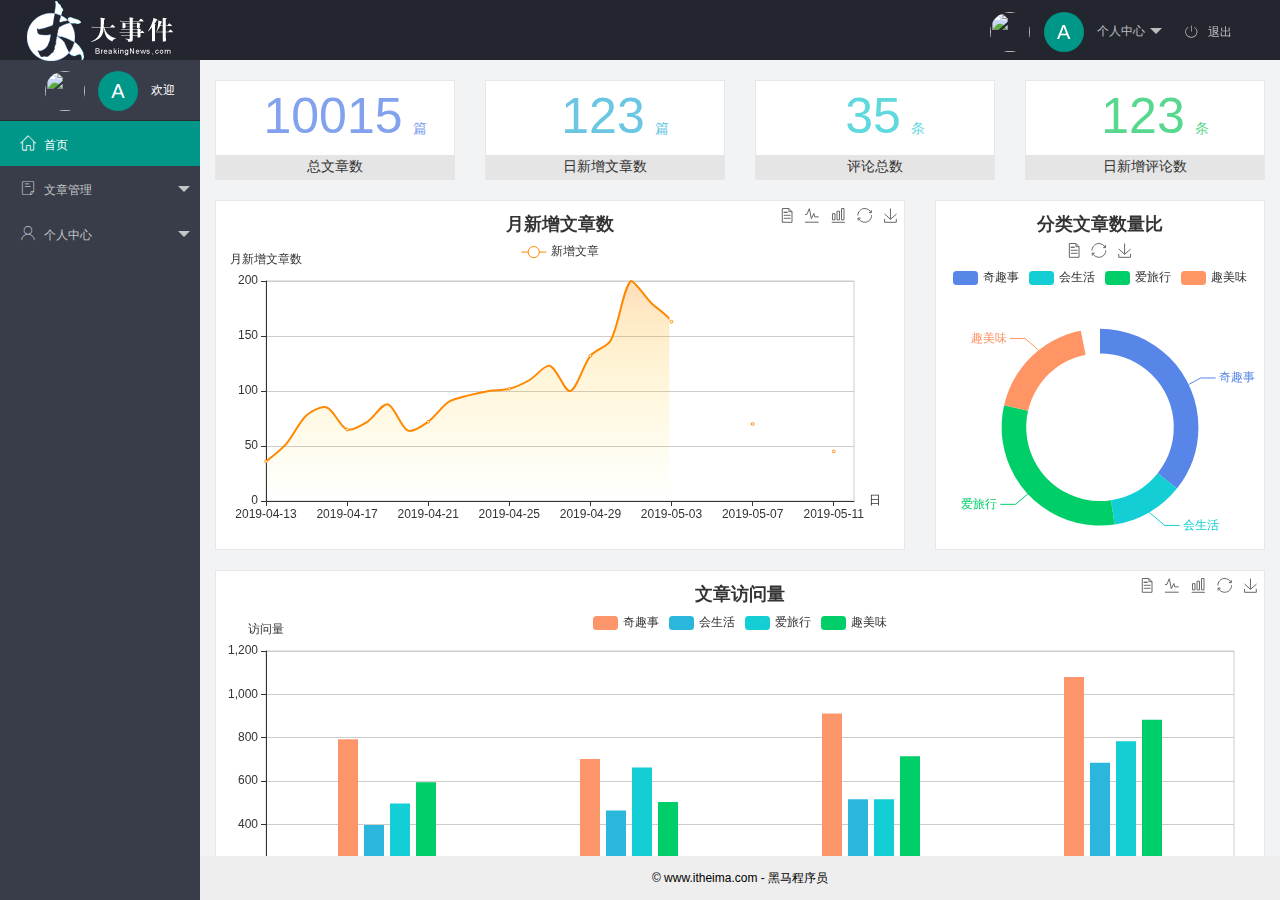
==== index.html @ 8b37ae11 "主页功能完成" ====
<!DOCTYPE html>
<html>

<head>
    <meta charset="utf-8">
    <meta name="viewport" content="width=device-width, initial-scale=1, maximum-scale=1">
    <title>后台主页</title>
    <link rel="stylesheet" href="./assets/lib/layui/css/layui.css">
    <link rel="stylesheet" href="./assets/css/index.css">
    <link rel="stylesheet" href="./assets/fonts/iconfont.css">
</head>

<body class="layui-layout-body">
    <div class="layui-layout layui-layout-admin">
        <div class="layui-header">
            <div class="layui-logo">
                <img src="./assets/images/logo.png" alt="">
            </div>
            <!-- 头部区域（可配合layui已有的水平导航） -->
            <ul class="layui-nav layui-layout-right">
                <li class="layui-nav-item">
                    <a href="javascript:;">
                        <img src="http://tva1.sinaimg.cn/crop.0.0.118.118.180/5db11ff4gw1e77d3nqrv8j203b03cweg.jpg"
                            class="layui-nav-img">
                        <span class="text-avatar">A</span>
                        个人中心
                    </a>
                    <dl class="layui-nav-child">
                        <dd><a href="">基本资料</a></dd>
                        <dd><a href="">更换头像</a></dd>
                        <dd><a href="">重置密码</a></dd>
                    </dl>
                </li>
                <li class="layui-nav-item"><a href="javascript:;" class="iconfont icon-tuichu" id="btnOut">
                        <span class="iconfont icon-xxx"></span>退出</a></li>
            </ul>
        </div>

        <div class="layui-side layui-bg-black">
            <div class="layui-side-scroll">
                <!-- ******左侧头像区域****** -->
                <div class="userinfo">
                    <img src="http://tva1.sinaimg.cn/crop.0.0.118.118.180/5db11ff4gw1e77d3nqrv8j203b03cweg.jpg"
                        class="layui-nav-img">
                    <span class="text-avatar">A</span>
                    <span id="welcome">欢迎</span>
                </div>
                <!-- 左侧导航区域（可配合layui已有的垂直导航） -->
                <ul class="layui-nav layui-nav-tree" lay-filter="test" lay-shrink="all">
                    <li class="layui-nav-item layui-this"><a href="/home/dashboard.html" target="fm">
                            <span class="iconfont icon-home"></span>首页</a></li>
                    <li class="layui-nav-item ">
                        <a class="" href="javascript:;">
                            <span class="iconfont icon-16"></span>文章管理</a>
                        <dl class="layui-nav-child">
                            <dd> <a href="javascript:;"><i class="layui-icon layui-icon-app"></i>文章类别</a></dd>
                            <dd> <a href="javascript:;"><i class="layui-icon layui-icon-app"></i>文章列表</a></dd>
                            <dd> <a href="javascript:;"><i class="layui-icon layui-icon-app"></i>发布文章</a></dd>
                        </dl>
                    </li>
                    <li class="layui-nav-item">
                        <a href="javascript:;">
                            <span class="iconfont icon-user"></span>个人中心</a>
                        <dl class="layui-nav-child">
                            <dd> <a href="/user/user_info.html" target="fm"><i
                                        class="layui-icon layui-icon-app"></i>基本资料</a></dd>
                            <dd> <a href="/user/user_avatar.html" target="fm"><i
                                        class="layui-icon layui-icon-app"></i>更换头像</a></dd>
                            <dd> <a href="/user/user_pwd.html" target="fm"><i
                                        class="layui-icon layui-icon-app"></i>重置密码</a></dd>
                        </dl>
                    </li>

                </ul>
            </div>
        </div>

        <div class="layui-body">
            <!-- 内容主体区域 -->
            <iframe src="/home/dashboard.html" frameborder="0" name="fm"></iframe>
        </div>

        <div class="layui-footer">
            <!-- 底部固定区域 -->
            © www.itheima.com - 黑马程序员
        </div>
    </div>
    <!-- 导入layui的js文件 -->
    <script src="./assets/lib/layui/layui.all.js"></script>
    <!-- 导入Jquery -->
    <script src="/assets/lib/jquery.js"></script>
    <!-- 导入baceAPI -->
    <script src="/assets/js/baseAPI.js"></script>
    <!-- 导入自己的js文件 -->
    <script src="/assets/js/index.js"></script>

</body>

</html>
---- assets/lib/layui/css/layui.css ----
/** layui-v2.5.5 MIT License By https://www.layui.com */
 .layui-inline,img{display:inline-block;vertical-align:middle}h1,h2,h3,h4,h5,h6{font-weight:400}.layui-edge,.layui-header,.layui-inline,.layui-main{position:relative}.layui-body,.layui-edge,.layui-elip{overflow:hidden}.layui-btn,.layui-edge,.layui-inline,img{vertical-align:middle}.layui-btn,.layui-disabled,.layui-icon,.layui-unselect{-moz-user-select:none;-webkit-user-select:none;-ms-user-select:none}.layui-elip,.layui-form-checkbox span,.layui-form-pane .layui-form-label{text-overflow:ellipsis;white-space:nowrap}.layui-breadcrumb,.layui-tree-btnGroup{visibility:hidden}blockquote,body,button,dd,div,dl,dt,form,h1,h2,h3,h4,h5,h6,input,li,ol,p,pre,td,textarea,th,ul{margin:0;padding:0;-webkit-tap-highlight-color:rgba(0,0,0,0)}a:active,a:hover{outline:0}img{border:none}li{list-style:none}table{border-collapse:collapse;border-spacing:0}h4,h5,h6{font-size:100%}button,input,optgroup,option,select,textarea{font-family:inherit;font-size:inherit;font-style:inherit;font-weight:inherit;outline:0}pre{white-space:pre-wrap;white-space:-moz-pre-wrap;white-space:-pre-wrap;white-space:-o-pre-wrap;word-wrap:break-word}body{line-height:24px;font:14px Helvetica Neue,Helvetica,PingFang SC,Tahoma,Arial,sans-serif}hr{height:1px;margin:10px 0;border:0;clear:both}a{color:#333;text-decoration:none}a:hover{color:#777}a cite{font-style:normal;*cursor:pointer}.layui-border-box,.layui-border-box *{box-sizing:border-box}.layui-box,.layui-box *{box-sizing:content-box}.layui-clear{clear:both;*zoom:1}.layui-clear:after{content:'\20';clear:both;*zoom:1;display:block;height:0}.layui-inline{*display:inline;*zoom:1}.layui-edge{display:inline-block;width:0;height:0;border-width:6px;border-style:dashed;border-color:transparent}.layui-edge-top{top:-4px;border-bottom-color:#999;border-bottom-style:solid}.layui-edge-right{border-left-color:#999;border-left-style:solid}.layui-edge-bottom{top:2px;border-top-color:#999;border-top-style:solid}.layui-edge-left{border-right-color:#999;border-right-style:solid}.layui-disabled,.layui-disabled:hover{color:#d2d2d2!important;cursor:not-allowed!important}.layui-circle{border-radius:100%}.layui-show{display:block!important}.layui-hide{display:none!important}@font-face{font-family:layui-icon;src:url(../font/iconfont.eot?v=250);src:url(../font/iconfont.eot?v=250#iefix) format('embedded-opentype'),url(../font/iconfont.woff2?v=250) format('woff2'),url(../font/iconfont.woff?v=250) format('woff'),url(../font/iconfont.ttf?v=250) format('truetype'),url(../font/iconfont.svg?v=250#layui-icon) format('svg')}.layui-icon{font-family:layui-icon!important;font-size:16px;font-style:normal;-webkit-font-smoothing:antialiased;-moz-osx-font-smoothing:grayscale}.layui-icon-reply-fill:before{content:"\e611"}.layui-icon-set-fill:before{content:"\e614"}.layui-icon-menu-fill:before{content:"\e60f"}.layui-icon-search:before{content:"\e615"}.layui-icon-share:before{content:"\e641"}.layui-icon-set-sm:before{content:"\e620"}.layui-icon-engine:before{content:"\e628"}.layui-icon-close:before{content:"\1006"}.layui-icon-close-fill:before{content:"\1007"}.layui-icon-chart-screen:before{content:"\e629"}.layui-icon-star:before{content:"\e600"}.layui-icon-circle-dot:before{content:"\e617"}.layui-icon-chat:before{content:"\e606"}.layui-icon-release:before{content:"\e609"}.layui-icon-list:before{content:"\e60a"}.layui-icon-chart:before{content:"\e62c"}.layui-icon-ok-circle:before{content:"\1005"}.layui-icon-layim-theme:before{content:"\e61b"}.layui-icon-table:before{content:"\e62d"}.layui-icon-right:before{content:"\e602"}.layui-icon-left:before{content:"\e603"}.layui-icon-cart-simple:before{content:"\e698"}.layui-icon-face-cry:before{content:"\e69c"}.layui-icon-face-smile:before{content:"\e6af"}.layui-icon-survey:before{content:"\e6b2"}.layui-icon-tree:before{content:"\e62e"}.layui-icon-upload-circle:before{content:"\e62f"}.layui-icon-add-circle:before{content:"\e61f"}.layui-icon-download-circle:before{content:"\e601"}.layui-icon-templeate-1:before{content:"\e630"}.layui-icon-util:before{content:"\e631"}.layui-icon-face-surprised:before{content:"\e664"}.layui-icon-edit:before{content:"\e642"}.layui-icon-speaker:before{content:"\e645"}.layui-icon-down:before{content:"\e61a"}.layui-icon-file:before{content:"\e621"}.layui-icon-layouts:before{content:"\e632"}.layui-icon-rate-half:before{content:"\e6c9"}.layui-icon-add-circle-fine:before{content:"\e608"}.layui-icon-prev-circle:before{content:"\e633"}.layui-icon-read:before{content:"\e705"}.layui-icon-404:before{content:"\e61c"}.layui-icon-carousel:before{content:"\e634"}.layui-icon-help:before{content:"\e607"}.layui-icon-code-circle:before{content:"\e635"}.layui-icon-water:before{content:"\e636"}.layui-icon-username:before{content:"\e66f"}.layui-icon-find-fill:before{content:"\e670"}.layui-icon-about:before{content:"\e60b"}.layui-icon-location:before{content:"\e715"}.layui-icon-up:before{content:"\e619"}.layui-icon-pause:before{content:"\e651"}.layui-icon-date:before{content:"\e637"}.layui-icon-layim-uploadfile:before{content:"\e61d"}.layui-icon-delete:before{content:"\e640"}.layui-icon-play:before{content:"\e652"}.layui-icon-top:before{content:"\e604"}.layui-icon-friends:before{content:"\e612"}.layui-icon-refresh-3:before{content:"\e9aa"}.layui-icon-ok:before{content:"\e605"}.layui-icon-layer:before{content:"\e638"}.layui-icon-face-smile-fine:before{content:"\e60c"}.layui-icon-dollar:before{content:"\e659"}.layui-icon-group:before{content:"\e613"}.layui-icon-layim-download:before{content:"\e61e"}.layui-icon-picture-fine:before{content:"\e60d"}.layui-icon-link:before{content:"\e64c"}.layui-icon-diamond:before{content:"\e735"}.layui-icon-log:before{content:"\e60e"}.layui-icon-rate-solid:before{content:"\e67a"}.layui-icon-fonts-del:before{content:"\e64f"}.layui-icon-unlink:before{content:"\e64d"}.layui-icon-fonts-clear:before{content:"\e639"}.layui-icon-triangle-r:before{content:"\e623"}.layui-icon-circle:before{content:"\e63f"}.layui-icon-radio:before{content:"\e643"}.layui-icon-align-center:before{content:"\e647"}.layui-icon-align-right:before{content:"\e648"}.layui-icon-align-left:before{content:"\e649"}.layui-icon-loading-1:before{content:"\e63e"}.layui-icon-return:before{content:"\e65c"}.layui-icon-fonts-strong:before{content:"\e62b"}.layui-icon-upload:before{content:"\e67c"}.layui-icon-dialogue:before{content:"\e63a"}.layui-icon-video:before{content:"\e6ed"}.layui-icon-headset:before{content:"\e6fc"}.layui-icon-cellphone-fine:before{content:"\e63b"}.layui-icon-add-1:before{content:"\e654"}.layui-icon-face-smile-b:before{content:"\e650"}.layui-icon-fonts-html:before{content:"\e64b"}.layui-icon-form:before{content:"\e63c"}.layui-icon-cart:before{content:"\e657"}.layui-icon-camera-fill:before{content:"\e65d"}.layui-icon-tabs:before{content:"\e62a"}.layui-icon-fonts-code:before{content:"\e64e"}.layui-icon-fire:before{content:"\e756"}.layui-icon-set:before{content:"\e716"}.layui-icon-fonts-u:before{content:"\e646"}.layui-icon-triangle-d:before{content:"\e625"}.layui-icon-tips:before{content:"\e702"}.layui-icon-picture:before{content:"\e64a"}.layui-icon-more-vertical:before{content:"\e671"}.layui-icon-flag:before{content:"\e66c"}.layui-icon-loading:before{content:"\e63d"}.layui-icon-fonts-i:before{content:"\e644"}.layui-icon-refresh-1:before{content:"\e666"}.layui-icon-rmb:before{content:"\e65e"}.layui-icon-home:before{content:"\e68e"}.layui-icon-user:before{content:"\e770"}.layui-icon-notice:before{content:"\e667"}.layui-icon-login-weibo:before{content:"\e675"}.layui-icon-voice:before{content:"\e688"}.layui-icon-upload-drag:before{content:"\e681"}.layui-icon-login-qq:before{content:"\e676"}.layui-icon-snowflake:before{content:"\e6b1"}.layui-icon-file-b:before{content:"\e655"}.layui-icon-template:before{content:"\e663"}.layui-icon-auz:before{content:"\e672"}.layui-icon-console:before{content:"\e665"}.layui-icon-app:before{content:"\e653"}.layui-icon-prev:before{content:"\e65a"}.layui-icon-website:before{content:"\e7ae"}.layui-icon-next:before{content:"\e65b"}.layui-icon-component:before{content:"\e857"}.layui-icon-more:before{content:"\e65f"}.layui-icon-login-wechat:before{content:"\e677"}.layui-icon-shrink-right:before{content:"\e668"}.layui-icon-spread-left:before{content:"\e66b"}.layui-icon-camera:before{content:"\e660"}.layui-icon-note:before{content:"\e66e"}.layui-icon-refresh:before{content:"\e669"}.layui-icon-female:before{content:"\e661"}.layui-icon-male:before{content:"\e662"}.layui-icon-password:before{content:"\e673"}.layui-icon-senior:before{content:"\e674"}.layui-icon-theme:before{content:"\e66a"}.layui-icon-tread:before{content:"\e6c5"}.layui-icon-praise:before{content:"\e6c6"}.layui-icon-star-fill:before{content:"\e658"}.layui-icon-rate:before{content:"\e67b"}.layui-icon-template-1:before{content:"\e656"}.layui-icon-vercode:before{content:"\e679"}.layui-icon-cellphone:before{content:"\e678"}.layui-icon-screen-full:before{content:"\e622"}.layui-icon-screen-restore:before{content:"\e758"}.layui-icon-cols:before{content:"\e610"}.layui-icon-export:before{content:"\e67d"}.layui-icon-print:before{content:"\e66d"}.layui-icon-slider:before{content:"\e714"}.layui-icon-addition:before{content:"\e624"}.layui-icon-subtraction:before{content:"\e67e"}.layui-icon-service:before{content:"\e626"}.layui-icon-transfer:before{content:"\e691"}.layui-main{width:1140px;margin:0 auto}.layui-header{z-index:1000;height:60px}.layui-header a:hover{transition:all .5s;-webkit-transition:all .5s}.layui-side{position:fixed;left:0;top:0;bottom:0;z-index:999;width:200px;overflow-x:hidden}.layui-side-scroll{position:relative;width:220px;height:100%;overflow-x:hidden}.layui-body{position:absolute;left:200px;right:0;top:0;bottom:0;z-index:998;width:auto;overflow-y:auto;box-sizing:border-box}.layui-layout-body{overflow:hidden}.layui-layout-admin .layui-header{background-color:#23262E}.layui-layout-admin .layui-side{top:60px;width:200px;overflow-x:hidden}.layui-layout-admin .layui-body{position:fixed;top:60px;bottom:44px}.layui-layout-admin .layui-main{width:auto;margin:0 15px}.layui-layout-admin .layui-footer{position:fixed;left:200px;right:0;bottom:0;height:44px;line-height:44px;padding:0 15px;background-color:#eee}.layui-layout-admin .layui-logo{position:absolute;left:0;top:0;width:200px;height:100%;line-height:60px;text-align:center;color:#009688;font-size:16px}.layui-layout-admin .layui-header .layui-nav{background:0 0}.layui-layout-left{position:absolute!important;left:200px;top:0}.layui-layout-right{position:absolute!important;right:0;top:0}.layui-container{position:relative;margin:0 auto;padding:0 15px;box-sizing:border-box}.layui-fluid{position:relative;margin:0 auto;padding:0 15px}.layui-row:after,.layui-row:before{content:'';display:block;clear:both}.layui-col-lg1,.layui-col-lg10,.layui-col-lg11,.layui-col-lg12,.layui-col-lg2,.layui-col-lg3,.layui-col-lg4,.layui-col-lg5,.layui-col-lg6,.layui-col-lg7,.layui-col-lg8,.layui-col-lg9,.layui-col-md1,.layui-col-md10,.layui-col-md11,.layui-col-md12,.layui-col-md2,.layui-col-md3,.layui-col-md4,.layui-col-md5,.layui-col-md6,.layui-col-md7,.layui-col-md8,.layui-col-md9,.layui-col-sm1,.layui-col-sm10,.layui-col-sm11,.layui-col-sm12,.layui-col-sm2,.layui-col-sm3,.layui-col-sm4,.layui-col-sm5,.layui-col-sm6,.layui-col-sm7,.layui-col-sm8,.layui-col-sm9,.layui-col-xs1,.layui-col-xs10,.layui-col-xs11,.layui-col-xs12,.layui-col-xs2,.layui-col-xs3,.layui-col-xs4,.layui-col-xs5,.layui-col-xs6,.layui-col-xs7,.layui-col-xs8,.layui-col-xs9{position:relative;display:block;box-sizing:border-box}.layui-col-xs1,.layui-col-xs10,.layui-col-xs11,.layui-col-xs12,.layui-col-xs2,.layui-col-xs3,.layui-col-xs4,.layui-col-xs5,.layui-col-xs6,.layui-col-xs7,.layui-col-xs8,.layui-col-xs9{float:left}.layui-col-xs1{width:8.33333333%}.layui-col-xs2{width:16.66666667%}.layui-col-xs3{width:25%}.layui-col-xs4{width:33.33333333%}.layui-col-xs5{width:41.66666667%}.layui-col-xs6{width:50%}.layui-col-xs7{width:58.33333333%}.layui-col-xs8{width:66.66666667%}.layui-col-xs9{width:75%}.layui-col-xs10{width:83.33333333%}.layui-col-xs11{width:91.66666667%}.layui-col-xs12{width:100%}.layui-col-xs-offset1{margin-left:8.33333333%}.layui-col-xs-offset2{margin-left:16.66666667%}.layui-col-xs-offset3{margin-left:25%}.layui-col-xs-offset4{margin-left:33.33333333%}.layui-col-xs-offset5{margin-left:41.66666667%}.layui-col-xs-offset6{margin-left:50%}.layui-col-xs-offset7{margin-left:58.33333333%}.layui-col-xs-offset8{margin-left:66.66666667%}.layui-col-xs-offset9{margin-left:75%}.layui-col-xs-offset10{margin-left:83.33333333%}.layui-col-xs-offset11{margin-left:91.66666667%}.layui-col-xs-offset12{margin-left:100%}@media screen and (max-width:768px){.layui-hide-xs{display:none!important}.layui-show-xs-block{display:block!important}.layui-show-xs-inline{display:inline!important}.layui-show-xs-inline-block{display:inline-block!important}}@media screen and (min-width:768px){.layui-container{width:750px}.layui-hide-sm{display:none!important}.layui-show-sm-block{display:block!important}.layui-show-sm-inline{display:inline!important}.layui-show-sm-inline-block{display:inline-block!important}.layui-col-sm1,.layui-col-sm10,.layui-col-sm11,.layui-col-sm12,.layui-col-sm2,.layui-col-sm3,.layui-col-sm4,.layui-col-sm5,.layui-col-sm6,.layui-col-sm7,.layui-col-sm8,.layui-col-sm9{float:left}.layui-col-sm1{width:8.33333333%}.layui-col-sm2{width:16.66666667%}.layui-col-sm3{width:25%}.layui-col-sm4{width:33.33333333%}.layui-col-sm5{width:41.66666667%}.layui-col-sm6{width:50%}.layui-col-sm7{width:58.33333333%}.layui-col-sm8{width:66.66666667%}.layui-col-sm9{width:75%}.layui-col-sm10{width:83.33333333%}.layui-col-sm11{width:91.66666667%}.layui-col-sm12{width:100%}.layui-col-sm-offset1{margin-left:8.33333333%}.layui-col-sm-offset2{margin-left:16.66666667%}.layui-col-sm-offset3{margin-left:25%}.layui-col-sm-offset4{margin-left:33.33333333%}.layui-col-sm-offset5{margin-left:41.66666667%}.layui-col-sm-offset6{margin-left:50%}.layui-col-sm-offset7{margin-left:58.33333333%}.layui-col-sm-offset8{margin-left:66.66666667%}.layui-col-sm-offset9{margin-left:75%}.layui-col-sm-offset10{margin-left:83.33333333%}.layui-col-sm-offset11{margin-left:91.66666667%}.layui-col-sm-offset12{margin-left:100%}}@media screen and (min-width:992px){.layui-container{width:970px}.layui-hide-md{display:none!important}.layui-show-md-block{display:block!important}.layui-show-md-inline{display:inline!important}.layui-show-md-inline-block{display:inline-block!important}.layui-col-md1,.layui-col-md10,.layui-col-md11,.layui-col-md12,.layui-col-md2,.layui-col-md3,.layui-col-md4,.layui-col-md5,.layui-col-md6,.layui-col-md7,.layui-col-md8,.layui-col-md9{float:left}.layui-col-md1{width:8.33333333%}.layui-col-md2{width:16.66666667%}.layui-col-md3{width:25%}.layui-col-md4{width:33.33333333%}.layui-col-md5{width:41.66666667%}.layui-col-md6{width:50%}.layui-col-md7{width:58.33333333%}.layui-col-md8{width:66.66666667%}.layui-col-md9{width:75%}.layui-col-md10{width:83.33333333%}.layui-col-md11{width:91.66666667%}.layui-col-md12{width:100%}.layui-col-md-offset1{margin-left:8.33333333%}.layui-col-md-offset2{margin-left:16.66666667%}.layui-col-md-offset3{margin-left:25%}.layui-col-md-offset4{margin-left:33.33333333%}.layui-col-md-offset5{margin-left:41.66666667%}.layui-col-md-offset6{margin-left:50%}.layui-col-md-offset7{margin-left:58.33333333%}.layui-col-md-offset8{margin-left:66.66666667%}.layui-col-md-offset9{margin-left:75%}.layui-col-md-offset10{margin-left:83.33333333%}.layui-col-md-offset11{margin-left:91.66666667%}.layui-col-md-offset12{margin-left:100%}}@media screen and (min-width:1200px){.layui-container{width:1170px}.layui-hide-lg{display:none!important}.layui-show-lg-block{display:block!important}.layui-show-lg-inline{display:inline!important}.layui-show-lg-inline-block{display:inline-block!important}.layui-col-lg1,.layui-col-lg10,.layui-col-lg11,.layui-col-lg12,.layui-col-lg2,.layui-col-lg3,.layui-col-lg4,.layui-col-lg5,.layui-col-lg6,.layui-col-lg7,.layui-col-lg8,.layui-col-lg9{float:left}.layui-col-lg1{width:8.33333333%}.layui-col-lg2{width:16.66666667%}.layui-col-lg3{width:25%}.layui-col-lg4{width:33.33333333%}.layui-col-lg5{width:41.66666667%}.layui-col-lg6{width:50%}.layui-col-lg7{width:58.33333333%}.layui-col-lg8{width:66.66666667%}.layui-col-lg9{width:75%}.layui-col-lg10{width:83.33333333%}.layui-col-lg11{width:91.66666667%}.layui-col-lg12{width:100%}.layui-col-lg-offset1{margin-left:8.33333333%}.layui-col-lg-offset2{margin-left:16.66666667%}.layui-col-lg-offset3{margin-left:25%}.layui-col-lg-offset4{margin-left:33.33333333%}.layui-col-lg-offset5{margin-left:41.66666667%}.layui-col-lg-offset6{margin-left:50%}.layui-col-lg-offset7{margin-left:58.33333333%}.layui-col-lg-offset8{margin-left:66.66666667%}.layui-col-lg-offset9{margin-left:75%}.layui-col-lg-offset10{margin-left:83.33333333%}.layui-col-lg-offset11{margin-left:91.66666667%}.layui-col-lg-offset12{margin-left:100%}}.layui-col-space1{margin:-.5px}.layui-col-space1>*{padding:.5px}.layui-col-space3{margin:-1.5px}.layui-col-space3>*{padding:1.5px}.layui-col-space5{margin:-2.5px}.layui-col-space5>*{padding:2.5px}.layui-col-space8{margin:-3.5px}.layui-col-space8>*{padding:3.5px}.layui-col-space10{margin:-5px}.layui-col-space10>*{padding:5px}.layui-col-space12{margin:-6px}.layui-col-space12>*{padding:6px}.layui-col-space15{margin:-7.5px}.layui-col-space15>*{padding:7.5px}.layui-col-space18{margin:-9px}.layui-col-space18>*{padding:9px}.layui-col-space20{margin:-10px}.layui-col-space20>*{padding:10px}.layui-col-space22{margin:-11px}.layui-col-space22>*{padding:11px}.layui-col-space25{margin:-12.5px}.layui-col-space25>*{padding:12.5px}.layui-col-space30{margin:-15px}.layui-col-space30>*{padding:15px}.layui-btn,.layui-input,.layui-select,.layui-textarea,.layui-upload-button{outline:0;-webkit-appearance:none;transition:all .3s;-webkit-transition:all .3s;box-sizing:border-box}.layui-elem-quote{margin-bottom:10px;padding:15px;line-height:22px;border-left:5px solid #009688;border-radius:0 2px 2px 0;background-color:#f2f2f2}.layui-quote-nm{border-style:solid;border-width:1px 1px 1px 5px;background:0 0}.layui-elem-field{margin-bottom:10px;padding:0;border-width:1px;border-style:solid}.layui-elem-field legend{margin-left:20px;padding:0 10px;font-size:20px;font-weight:300}.layui-field-title{margin:10px 0 20px;border-width:1px 0 0}.layui-field-box{padding:10px 15px}.layui-field-title .layui-field-box{padding:10px 0}.layui-progress{position:relative;height:6px;border-radius:20px;background-color:#e2e2e2}.layui-progress-bar{position:absolute;left:0;top:0;width:0;max-width:100%;height:6px;border-radius:20px;text-align:right;background-color:#5FB878;transition:all .3s;-webkit-transition:all .3s}.layui-progress-big,.layui-progress-big .layui-progress-bar{height:18px;line-height:18px}.layui-progress-text{position:relative;top:-20px;line-height:18px;font-size:12px;color:#666}.layui-progress-big .layui-progress-text{position:static;padding:0 10px;color:#fff}.layui-collapse{border-width:1px;border-style:solid;border-radius:2px}.layui-colla-content,.layui-colla-item{border-top-width:1px;border-top-style:solid}.layui-colla-item:first-child{border-top:none}.layui-colla-title{position:relative;height:42px;line-height:42px;padding:0 15px 0 35px;color:#333;background-color:#f2f2f2;cursor:pointer;font-size:14px;overflow:hidden}.layui-colla-content{display:none;padding:10px 15px;line-height:22px;color:#666}.layui-colla-icon{position:absolute;left:15px;top:0;font-size:14px}.layui-card{margin-bottom:15px;border-radius:2px;background-color:#fff;box-shadow:0 1px 2px 0 rgba(0,0,0,.05)}.layui-card:last-child{margin-bottom:0}.layui-card-header{position:relative;height:42px;line-height:42px;padding:0 15px;border-bottom:1px solid #f6f6f6;color:#333;border-radius:2px 2px 0 0;font-size:14px}.layui-bg-black,.layui-bg-blue,.layui-bg-cyan,.layui-bg-green,.layui-bg-orange,.layui-bg-red{color:#fff!important}.layui-card-body{position:relative;padding:10px 15px;line-height:24px}.layui-card-body[pad15]{padding:15px}.layui-card-body[pad20]{padding:20px}.layui-card-body .layui-table{margin:5px 0}.layui-card .layui-tab{margin:0}.layui-panel-window{position:relative;padding:15px;border-radius:0;border-top:5px solid #E6E6E6;background-color:#fff}.layui-auxiliar-moving{position:fixed;left:0;right:0;top:0;bottom:0;width:100%;height:100%;background:0 0;z-index:9999999999}.layui-form-label,.layui-form-mid,.layui-form-select,.layui-input-block,.layui-input-inline,.layui-textarea{position:relative}.layui-bg-red{background-color:#FF5722!important}.layui-bg-orange{background-color:#FFB800!important}.layui-bg-green{background-color:#009688!important}.layui-bg-cyan{background-color:#2F4056!important}.layui-bg-blue{background-color:#1E9FFF!important}.layui-bg-black{background-color:#393D49!important}.layui-bg-gray{background-color:#eee!important;color:#666!important}.layui-badge-rim,.layui-colla-content,.layui-colla-item,.layui-collapse,.layui-elem-field,.layui-form-pane .layui-form-item[pane],.layui-form-pane .layui-form-label,.layui-input,.layui-layedit,.layui-layedit-tool,.layui-quote-nm,.layui-select,.layui-tab-bar,.layui-tab-card,.layui-tab-title,.layui-tab-title .layui-this:after,.layui-textarea{border-color:#e6e6e6}.layui-timeline-item:before,hr{background-color:#e6e6e6}.layui-text{line-height:22px;font-size:14px;color:#666}.layui-text h1,.layui-text h2,.layui-text h3{font-weight:500;color:#333}.layui-text h1{font-size:30px}.layui-text h2{font-size:24px}.layui-text h3{font-size:18px}.layui-text a:not(.layui-btn){color:#01AAED}.layui-text a:not(.layui-btn):hover{text-decoration:underline}.layui-text ul{padding:5px 0 5px 15px}.layui-text ul li{margin-top:5px;list-style-type:disc}.layui-text em,.layui-word-aux{color:#999!important;padding:0 5px!important}.layui-btn{display:inline-block;height:38px;line-height:38px;padding:0 18px;background-color:#009688;color:#fff;white-space:nowrap;text-align:center;font-size:14px;border:none;border-radius:2px;cursor:pointer}.layui-btn:hover{opacity:.8;filter:alpha(opacity=80);color:#fff}.layui-btn:active{opacity:1;filter:alpha(opacity=100)}.layui-btn+.layui-btn{margin-left:10px}.layui-btn-container{font-size:0}.layui-btn-container .layui-btn{margin-right:10px;margin-bottom:10px}.layui-btn-container .layui-btn+.layui-btn{margin-left:0}.layui-table .layui-btn-container .layui-btn{margin-bottom:9px}.layui-btn-radius{border-radius:100px}.layui-btn .layui-icon{margin-right:3px;font-size:18px;vertical-align:bottom;vertical-align:middle\9}.layui-btn-primary{border:1px solid #C9C9C9;background-color:#fff;color:#555}.layui-btn-primary:hover{border-color:#009688;color:#333}.layui-btn-normal{background-color:#1E9FFF}.layui-btn-warm{background-color:#FFB800}.layui-btn-danger{background-color:#FF5722}.layui-btn-checked{background-color:#5FB878}.layui-btn-disabled,.layui-btn-disabled:active,.layui-btn-disabled:hover{border:1px solid #e6e6e6;background-color:#FBFBFB;color:#C9C9C9;cursor:not-allowed;opacity:1}.layui-btn-lg{height:44px;line-height:44px;padding:0 25px;font-size:16px}.layui-btn-sm{height:30px;line-height:30px;padding:0 10px;font-size:12px}.layui-btn-sm i{font-size:16px!important}.layui-btn-xs{height:22px;line-height:22px;padding:0 5px;font-size:12px}.layui-btn-xs i{font-size:14px!important}.layui-btn-group{display:inline-block;vertical-align:middle;font-size:0}.layui-btn-group .layui-btn{margin-left:0!important;margin-right:0!important;border-left:1px solid rgba(255,255,255,.5);border-radius:0}.layui-btn-group .layui-btn-primary{border-left:none}.layui-btn-group .layui-btn-primary:hover{border-color:#C9C9C9;color:#009688}.layui-btn-group .layui-btn:first-child{border-left:none;border-radius:2px 0 0 2px}.layui-btn-group .layui-btn-primary:first-child{border-left:1px solid #c9c9c9}.layui-btn-group .layui-btn:last-child{border-radius:0 2px 2px 0}.layui-btn-group .layui-btn+.layui-btn{margin-left:0}.layui-btn-group+.layui-btn-group{margin-left:10px}.layui-btn-fluid{width:100%}.layui-input,.layui-select,.layui-textarea{height:38px;line-height:1.3;line-height:38px\9;border-width:1px;border-style:solid;background-color:#fff;border-radius:2px}.layui-input::-webkit-input-placeholder,.layui-select::-webkit-input-placeholder,.layui-textarea::-webkit-input-placeholder{line-height:1.3}.layui-input,.layui-textarea{display:block;width:100%;padding-left:10px}.layui-input:hover,.layui-textarea:hover{border-color:#D2D2D2!important}.layui-input:focus,.layui-textarea:focus{border-color:#C9C9C9!important}.layui-textarea{min-height:100px;height:auto;line-height:20px;padding:6px 10px;resize:vertical}.layui-select{padding:0 10px}.layui-form input[type=checkbox],.layui-form input[type=radio],.layui-form select{display:none}.layui-form [lay-ignore]{display:initial}.layui-form-item{margin-bottom:15px;clear:both;*zoom:1}.layui-form-item:after{content:'\20';clear:both;*zoom:1;display:block;height:0}.layui-form-label{float:left;display:block;padding:9px 15px;width:80px;font-weight:400;line-height:20px;text-align:right}.layui-form-label-col{display:block;float:none;padding:9px 0;line-height:20px;text-align:left}.layui-form-item .layui-inline{margin-bottom:5px;margin-right:10px}.layui-input-block{margin-left:110px;min-height:36px}.layui-input-inline{display:inline-block;vertical-align:middle}.layui-form-item .layui-input-inline{float:left;width:190px;margin-right:10px}.layui-form-text .layui-input-inline{width:auto}.layui-form-mid{float:left;display:block;padding:9px 0!important;line-height:20px;margin-right:10px}.layui-form-danger+.layui-form-select .layui-input,.layui-form-danger:focus{border-color:#FF5722!important}.layui-form-select .layui-input{padding-right:30px;cursor:pointer}.layui-form-select .layui-edge{position:absolute;right:10px;top:50%;margin-top:-3px;cursor:pointer;border-width:6px;border-top-color:#c2c2c2;border-top-style:solid;transition:all .3s;-webkit-transition:all .3s}.layui-form-select dl{display:none;position:absolute;left:0;top:42px;padding:5px 0;z-index:899;min-width:100%;border:1px solid #d2d2d2;max-height:300px;overflow-y:auto;background-color:#fff;border-radius:2px;box-shadow:0 2px 4px rgba(0,0,0,.12);box-sizing:border-box}.layui-form-select dl dd,.layui-form-select dl dt{padding:0 10px;line-height:36px;white-space:nowrap;overflow:hidden;text-overflow:ellipsis}.layui-form-select dl dt{font-size:12px;color:#999}.layui-form-select dl dd{cursor:pointer}.layui-form-select dl dd:hover{background-color:#f2f2f2;-webkit-transition:.5s all;transition:.5s all}.layui-form-select .layui-select-group dd{padding-left:20px}.layui-form-select dl dd.layui-select-tips{padding-left:10px!important;color:#999}.layui-form-select dl dd.layui-this{background-color:#5FB878;color:#fff}.layui-form-checkbox,.layui-form-select dl dd.layui-disabled{background-color:#fff}.layui-form-selected dl{display:block}.layui-form-checkbox,.layui-form-checkbox *,.layui-form-switch{display:inline-block;vertical-align:middle}.layui-form-selected .layui-edge{margin-top:-9px;-webkit-transform:rotate(180deg);transform:rotate(180deg);margin-top:-3px\9}:root .layui-form-selected .layui-edge{margin-top:-9px\0/IE9}.layui-form-selectup dl{top:auto;bottom:42px}.layui-select-none{margin:5px 0;text-align:center;color:#999}.layui-select-disabled .layui-disabled{border-color:#eee!important}.layui-select-disabled .layui-edge{border-top-color:#d2d2d2}.layui-form-checkbox{position:relative;height:30px;line-height:30px;margin-right:10px;padding-right:30px;cursor:pointer;font-size:0;-webkit-transition:.1s linear;transition:.1s linear;box-sizing:border-box}.layui-form-checkbox span{padding:0 10px;height:100%;font-size:14px;border-radius:2px 0 0 2px;background-color:#d2d2d2;color:#fff;overflow:hidden}.layui-form-checkbox:hover span{background-color:#c2c2c2}.layui-form-checkbox i{position:absolute;right:0;top:0;width:30px;height:28px;border:1px solid #d2d2d2;border-left:none;border-radius:0 2px 2px 0;color:#fff;font-size:20px;text-align:center}.layui-form-checkbox:hover i{border-color:#c2c2c2;color:#c2c2c2}.layui-form-checked,.layui-form-checked:hover{border-color:#5FB878}.layui-form-checked span,.layui-form-checked:hover span{background-color:#5FB878}.layui-form-checked i,.layui-form-checked:hover i{color:#5FB878}.layui-form-item .layui-form-checkbox{margin-top:4px}.layui-form-checkbox[lay-skin=primary]{height:auto!important;line-height:normal!important;min-width:18px;min-height:18px;border:none!important;margin-right:0;padding-left:28px;padding-right:0;background:0 0}.layui-form-checkbox[lay-skin=primary] span{padding-left:0;padding-right:15px;line-height:18px;background:0 0;color:#666}.layui-form-checkbox[lay-skin=primary] i{right:auto;left:0;width:16px;height:16px;line-height:16px;border:1px solid #d2d2d2;font-size:12px;border-radius:2px;background-color:#fff;-webkit-transition:.1s linear;transition:.1s linear}.layui-form-checkbox[lay-skin=primary]:hover i{border-color:#5FB878;color:#fff}.layui-form-checked[lay-skin=primary] i{border-color:#5FB878!important;background-color:#5FB878;color:#fff}.layui-checkbox-disbaled[lay-skin=primary] span{background:0 0!important;color:#c2c2c2}.layui-checkbox-disbaled[lay-skin=primary]:hover i{border-color:#d2d2d2}.layui-form-item .layui-form-checkbox[lay-skin=primary]{margin-top:10px}.layui-form-switch{position:relative;height:22px;line-height:22px;min-width:35px;padding:0 5px;margin-top:8px;border:1px solid #d2d2d2;border-radius:20px;cursor:pointer;background-color:#fff;-webkit-transition:.1s linear;transition:.1s linear}.layui-form-switch i{position:absolute;left:5px;top:3px;width:16px;height:16px;border-radius:20px;background-color:#d2d2d2;-webkit-transition:.1s linear;transition:.1s linear}.layui-form-switch em{position:relative;top:0;width:25px;margin-left:21px;padding:0!important;text-align:center!important;color:#999!important;font-style:normal!important;font-size:12px}.layui-form-onswitch{border-color:#5FB878;background-color:#5FB878}.layui-checkbox-disbaled,.layui-checkbox-disbaled i{border-color:#e2e2e2!important}.layui-form-onswitch i{left:100%;margin-left:-21px;background-color:#fff}.layui-form-onswitch em{margin-left:5px;margin-right:21px;color:#fff!important}.layui-checkbox-disbaled span{background-color:#e2e2e2!important}.layui-checkbox-disbaled:hover i{color:#fff!important}[lay-radio]{display:none}.layui-form-radio,.layui-form-radio *{display:inline-block;vertical-align:middle}.layui-form-radio{line-height:28px;margin:6px 10px 0 0;padding-right:10px;cursor:pointer;font-size:0}.layui-form-radio *{font-size:14px}.layui-form-radio>i{margin-right:8px;font-size:22px;color:#c2c2c2}.layui-form-radio>i:hover,.layui-form-radioed>i{color:#5FB878}.layui-radio-disbaled>i{color:#e2e2e2!important}.layui-form-pane .layui-form-label{width:110px;padding:8px 15px;height:38px;line-height:20px;border-width:1px;border-style:solid;border-radius:2px 0 0 2px;text-align:center;background-color:#FBFBFB;overflow:hidden;box-sizing:border-box}.layui-form-pane .layui-input-inline{margin-left:-1px}.layui-form-pane .layui-input-block{margin-left:110px;left:-1px}.layui-form-pane .layui-input{border-radius:0 2px 2px 0}.layui-form-pane .layui-form-text .layui-form-label{float:none;width:100%;border-radius:2px;box-sizing:border-box;text-align:left}.layui-form-pane .layui-form-text .layui-input-inline{display:block;margin:0;top:-1px;clear:both}.layui-form-pane .layui-form-text .layui-input-block{margin:0;left:0;top:-1px}.layui-form-pane .layui-form-text .layui-textarea{min-height:100px;border-radius:0 0 2px 2px}.layui-form-pane .layui-form-checkbox{margin:4px 0 4px 10px}.layui-form-pane .layui-form-radio,.layui-form-pane .layui-form-switch{margin-top:6px;margin-left:10px}.layui-form-pane .layui-form-item[pane]{position:relative;border-width:1px;border-style:solid}.layui-form-pane .layui-form-item[pane] .layui-form-label{position:absolute;left:0;top:0;height:100%;border-width:0 1px 0 0}.layui-form-pane .layui-form-item[pane] .layui-input-inline{margin-left:110px}@media screen and (max-width:450px){.layui-form-item .layui-form-label{text-overflow:ellipsis;overflow:hidden;white-space:nowrap}.layui-form-item .layui-inline{display:block;margin-right:0;margin-bottom:20px;clear:both}.layui-form-item .layui-inline:after{content:'\20';clear:both;display:block;height:0}.layui-form-item .layui-input-inline{display:block;float:none;left:-3px;width:auto;margin:0 0 10px 112px}.layui-form-item .layui-input-inline+.layui-form-mid{margin-left:110px;top:-5px;padding:0}.layui-form-item .layui-form-checkbox{margin-right:5px;margin-bottom:5px}}.layui-layedit{border-width:1px;border-style:solid;border-radius:2px}.layui-layedit-tool{padding:3px 5px;border-bottom-width:1px;border-bottom-style:solid;font-size:0}.layedit-tool-fixed{position:fixed;top:0;border-top:1px solid #e2e2e2}.layui-layedit-tool .layedit-tool-mid,.layui-layedit-tool .layui-icon{display:inline-block;vertical-align:middle;text-align:center;font-size:14px}.layui-layedit-tool .layui-icon{position:relative;width:32px;height:30px;line-height:30px;margin:3px 5px;color:#777;cursor:pointer;border-radius:2px}.layui-layedit-tool .layui-icon:hover{color:#393D49}.layui-layedit-tool .layui-icon:active{color:#000}.layui-layedit-tool .layedit-tool-active{background-color:#e2e2e2;color:#000}.layui-layedit-tool .layui-disabled,.layui-layedit-tool .layui-disabled:hover{color:#d2d2d2;cursor:not-allowed}.layui-layedit-tool .layedit-tool-mid{width:1px;height:18px;margin:0 10px;background-color:#d2d2d2}.layedit-tool-html{width:50px!important;font-size:30px!important}.layedit-tool-b,.layedit-tool-code,.layedit-tool-help{font-size:16px!important}.layedit-tool-d,.layedit-tool-face,.layedit-tool-image,.layedit-tool-unlink{font-size:18px!important}.layedit-tool-image input{position:absolute;font-size:0;left:0;top:0;width:100%;height:100%;opacity:.01;filter:Alpha(opacity=1);cursor:pointer}.layui-layedit-iframe iframe{display:block;width:100%}#LAY_layedit_code{overflow:hidden}.layui-laypage{display:inline-block;*display:inline;*zoom:1;vertical-align:middle;margin:10px 0;font-size:0}.layui-laypage>a:first-child,.layui-laypage>a:first-child em{border-radius:2px 0 0 2px}.layui-laypage>a:last-child,.layui-laypage>a:last-child em{border-radius:0 2px 2px 0}.layui-laypage>:first-child{margin-left:0!important}.layui-laypage>:last-child{margin-right:0!important}.layui-laypage a,.layui-laypage button,.layui-laypage input,.layui-laypage select,.layui-laypage span{border:1px solid #e2e2e2}.layui-laypage a,.layui-laypage span{display:inline-block;*display:inline;*zoom:1;vertical-align:middle;padding:0 15px;height:28px;line-height:28px;margin:0 -1px 5px 0;background-color:#fff;color:#333;font-size:12px}.layui-flow-more a *,.layui-laypage input,.layui-table-view select[lay-ignore]{display:inline-block}.layui-laypage a:hover{color:#009688}.layui-laypage em{font-style:normal}.layui-laypage .layui-laypage-spr{color:#999;font-weight:700}.layui-laypage a{text-decoration:none}.layui-laypage .layui-laypage-curr{position:relative}.layui-laypage .layui-laypage-curr em{position:relative;color:#fff}.layui-laypage .layui-laypage-curr .layui-laypage-em{position:absolute;left:-1px;top:-1px;padding:1px;width:100%;height:100%;background-color:#009688}.layui-laypage-em{border-radius:2px}.layui-laypage-next em,.layui-laypage-prev em{font-family:Sim sun;font-size:16px}.layui-laypage .layui-laypage-count,.layui-laypage .layui-laypage-limits,.layui-laypage .layui-laypage-refresh,.layui-laypage .layui-laypage-skip{margin-left:10px;margin-right:10px;padding:0;border:none}.layui-laypage .layui-laypage-limits,.layui-laypage .layui-laypage-refresh{vertical-align:top}.layui-laypage .layui-laypage-refresh i{font-size:18px;cursor:pointer}.layui-laypage select{height:22px;padding:3px;border-radius:2px;cursor:pointer}.layui-laypage .layui-laypage-skip{height:30px;line-height:30px;color:#999}.layui-laypage button,.layui-laypage input{height:30px;line-height:30px;border-radius:2px;vertical-align:top;background-color:#fff;box-sizing:border-box}.layui-laypage input{width:40px;margin:0 10px;padding:0 3px;text-align:center}.layui-laypage input:focus,.layui-laypage select:focus{border-color:#009688!important}.layui-laypage button{margin-left:10px;padding:0 10px;cursor:pointer}.layui-table,.layui-table-view{margin:10px 0}.layui-flow-more{margin:10px 0;text-align:center;color:#999;font-size:14px}.layui-flow-more a{height:32px;line-height:32px}.layui-flow-more a *{vertical-align:top}.layui-flow-more a cite{padding:0 20px;border-radius:3px;background-color:#eee;color:#333;font-style:normal}.layui-flow-more a cite:hover{opacity:.8}.layui-flow-more a i{font-size:30px;color:#737383}.layui-table{width:100%;background-color:#fff;color:#666}.layui-table tr{transition:all .3s;-webkit-transition:all .3s}.layui-table th{text-align:left;font-weight:400}.layui-table tbody tr:hover,.layui-table thead tr,.layui-table-click,.layui-table-header,.layui-table-hover,.layui-table-mend,.layui-table-patch,.layui-table-tool,.layui-table-total,.layui-table-total tr,.layui-table[lay-even] tr:nth-child(even){background-color:#f2f2f2}.layui-table td,.layui-table th,.layui-table-col-set,.layui-table-fixed-r,.layui-table-grid-down,.layui-table-header,.layui-table-page,.layui-table-tips-main,.layui-table-tool,.layui-table-total,.layui-table-view,.layui-table[lay-skin=line],.layui-table[lay-skin=row]{border-width:1px;border-style:solid;border-color:#e6e6e6}.layui-table td,.layui-table th{position:relative;padding:9px 15px;min-height:20px;line-height:20px;font-size:14px}.layui-table[lay-skin=line] td,.layui-table[lay-skin=line] th{border-width:0 0 1px}.layui-table[lay-skin=row] td,.layui-table[lay-skin=row] th{border-width:0 1px 0 0}.layui-table[lay-skin=nob] td,.layui-table[lay-skin=nob] th{border:none}.layui-table img{max-width:100px}.layui-table[lay-size=lg] td,.layui-table[lay-size=lg] th{padding:15px 30px}.layui-table-view .layui-table[lay-size=lg] .layui-table-cell{height:40px;line-height:40px}.layui-table[lay-size=sm] td,.layui-table[lay-size=sm] th{font-size:12px;padding:5px 10px}.layui-table-view .layui-table[lay-size=sm] .layui-table-cell{height:20px;line-height:20px}.layui-table[lay-data]{display:none}.layui-table-box{position:relative;overflow:hidden}.layui-table-view .layui-table{position:relative;width:auto;margin:0}.layui-table-view .layui-table[lay-skin=line]{border-width:0 1px 0 0}.layui-table-view .layui-table[lay-skin=row]{border-width:0 0 1px}.layui-table-view .layui-table td,.layui-table-view .layui-table th{padding:5px 0;border-top:none;border-left:none}.layui-table-view .layui-table th.layui-unselect .layui-table-cell span{cursor:pointer}.layui-table-view .layui-table td{cursor:default}.layui-table-view .layui-table td[data-edit=text]{cursor:text}.layui-table-view .layui-form-checkbox[lay-skin=primary] i{width:18px;height:18px}.layui-table-view .layui-form-radio{line-height:0;padding:0}.layui-table-view .layui-form-radio>i{margin:0;font-size:20px}.layui-table-init{position:absolute;left:0;top:0;width:100%;height:100%;text-align:center;z-index:110}.layui-table-init .layui-icon{position:absolute;left:50%;top:50%;margin:-15px 0 0 -15px;font-size:30px;color:#c2c2c2}.layui-table-header{border-width:0 0 1px;overflow:hidden}.layui-table-header .layui-table{margin-bottom:-1px}.layui-table-tool .layui-inline[lay-event]{position:relative;width:26px;height:26px;padding:5px;line-height:16px;margin-right:10px;text-align:center;color:#333;border:1px solid #ccc;cursor:pointer;-webkit-transition:.5s all;transition:.5s all}.layui-table-tool .layui-inline[lay-event]:hover{border:1px solid #999}.layui-table-tool-temp{padding-right:120px}.layui-table-tool-self{position:absolute;right:17px;top:10px}.layui-table-tool .layui-table-tool-self .layui-inline[lay-event]{margin:0 0 0 10px}.layui-table-tool-panel{position:absolute;top:29px;left:-1px;padding:5px 0;min-width:150px;min-height:40px;border:1px solid #d2d2d2;text-align:left;overflow-y:auto;background-color:#fff;box-shadow:0 2px 4px rgba(0,0,0,.12)}.layui-table-cell,.layui-table-tool-panel li{overflow:hidden;text-overflow:ellipsis;white-space:nowrap}.layui-table-tool-panel li{padding:0 10px;line-height:30px;-webkit-transition:.5s all;transition:.5s all}.layui-table-tool-panel li .layui-form-checkbox[lay-skin=primary]{width:100%;padding-left:28px}.layui-table-tool-panel li:hover{background-color:#f2f2f2}.layui-table-tool-panel li .layui-form-checkbox[lay-skin=primary] i{position:absolute;left:0;top:0}.layui-table-tool-panel li .layui-form-checkbox[lay-skin=primary] span{padding:0}.layui-table-tool .layui-table-tool-self .layui-table-tool-panel{left:auto;right:-1px}.layui-table-col-set{position:absolute;right:0;top:0;width:20px;height:100%;border-width:0 0 0 1px;background-color:#fff}.layui-table-sort{width:10px;height:20px;margin-left:5px;cursor:pointer!important}.layui-table-sort .layui-edge{position:absolute;left:5px;border-width:5px}.layui-table-sort .layui-table-sort-asc{top:3px;border-top:none;border-bottom-style:solid;border-bottom-color:#b2b2b2}.layui-table-sort .layui-table-sort-asc:hover{border-bottom-color:#666}.layui-table-sort .layui-table-sort-desc{bottom:5px;border-bottom:none;border-top-style:solid;border-top-color:#b2b2b2}.layui-table-sort .layui-table-sort-desc:hover{border-top-color:#666}.layui-table-sort[lay-sort=asc] .layui-table-sort-asc{border-bottom-color:#000}.layui-table-sort[lay-sort=desc] .layui-table-sort-desc{border-top-color:#000}.layui-table-cell{height:28px;line-height:28px;padding:0 15px;position:relative;box-sizing:border-box}.layui-table-cell .layui-form-checkbox[lay-skin=primary]{top:-1px;padding:0}.layui-table-cell .layui-table-link{color:#01AAED}.laytable-cell-checkbox,.laytable-cell-numbers,.laytable-cell-radio,.laytable-cell-space{padding:0;text-align:center}.layui-table-body{position:relative;overflow:auto;margin-right:-1px;margin-bottom:-1px}.layui-table-body .layui-none{line-height:26px;padding:15px;text-align:center;color:#999}.layui-table-fixed{position:absolute;left:0;top:0;z-index:101}.layui-table-fixed .layui-table-body{overflow:hidden}.layui-table-fixed-l{box-shadow:0 -1px 8px rgba(0,0,0,.08)}.layui-table-fixed-r{left:auto;right:-1px;border-width:0 0 0 1px;box-shadow:-1px 0 8px rgba(0,0,0,.08)}.layui-table-fixed-r .layui-table-header{position:relative;overflow:visible}.layui-table-mend{position:absolute;right:-49px;top:0;height:100%;width:50px}.layui-table-tool{position:relative;z-index:890;width:100%;min-height:50px;line-height:30px;padding:10px 15px;border-width:0 0 1px}.layui-table-tool .layui-btn-container{margin-bottom:-10px}.layui-table-page,.layui-table-total{border-width:1px 0 0;margin-bottom:-1px;overflow:hidden}.layui-table-page{position:relative;width:100%;padding:7px 7px 0;height:41px;font-size:12px;white-space:nowrap}.layui-table-page>div{height:26px}.layui-table-page .layui-laypage{margin:0}.layui-table-page .layui-laypage a,.layui-table-page .layui-laypage span{height:26px;line-height:26px;margin-bottom:10px;border:none;background:0 0}.layui-table-page .layui-laypage a,.layui-table-page .layui-laypage span.layui-laypage-curr{padding:0 12px}.layui-table-page .layui-laypage span{margin-left:0;padding:0}.layui-table-page .layui-laypage .layui-laypage-prev{margin-left:-7px!important}.layui-table-page .layui-laypage .layui-laypage-curr .layui-laypage-em{left:0;top:0;padding:0}.layui-table-page .layui-laypage button,.layui-table-page .layui-laypage input{height:26px;line-height:26px}.layui-table-page .layui-laypage input{width:40px}.layui-table-page .layui-laypage button{padding:0 10px}.layui-table-page select{height:18px}.layui-table-patch .layui-table-cell{padding:0;width:30px}.layui-table-edit{position:absolute;left:0;top:0;width:100%;height:100%;padding:0 14px 1px;border-radius:0;box-shadow:1px 1px 20px rgba(0,0,0,.15)}.layui-table-edit:focus{border-color:#5FB878!important}select.layui-table-edit{padding:0 0 0 10px;border-color:#C9C9C9}.layui-table-view .layui-form-checkbox,.layui-table-view .layui-form-radio,.layui-table-view .layui-form-switch{top:0;margin:0;box-sizing:content-box}.layui-table-view .layui-form-checkbox{top:-1px;height:26px;line-height:26px}.layui-table-view .layui-form-checkbox i{height:26px}.layui-table-grid .layui-table-cell{overflow:visible}.layui-table-grid-down{position:absolute;top:0;right:0;width:26px;height:100%;padding:5px 0;border-width:0 0 0 1px;text-align:center;background-color:#fff;color:#999;cursor:pointer}.layui-table-grid-down .layui-icon{position:absolute;top:50%;left:50%;margin:-8px 0 0 -8px}.layui-table-grid-down:hover{background-color:#fbfbfb}body .layui-table-tips .layui-layer-content{background:0 0;padding:0;box-shadow:0 1px 6px rgba(0,0,0,.12)}.layui-table-tips-main{margin:-44px 0 0 -1px;max-height:150px;padding:8px 15px;font-size:14px;overflow-y:scroll;background-color:#fff;color:#666}.layui-table-tips-c{position:absolute;right:-3px;top:-13px;width:20px;height:20px;padding:3px;cursor:pointer;background-color:#666;border-radius:50%;color:#fff}.layui-table-tips-c:hover{background-color:#777}.layui-table-tips-c:before{position:relative;right:-2px}.layui-upload-file{display:none!important;opacity:.01;filter:Alpha(opacity=1)}.layui-upload-drag,.layui-upload-form,.layui-upload-wrap{display:inline-block}.layui-upload-list{margin:10px 0}.layui-upload-choose{padding:0 10px;color:#999}.layui-upload-drag{position:relative;padding:30px;border:1px dashed #e2e2e2;background-color:#fff;text-align:center;cursor:pointer;color:#999}.layui-upload-drag .layui-icon{font-size:50px;color:#009688}.layui-upload-drag[lay-over]{border-color:#009688}.layui-upload-iframe{position:absolute;width:0;height:0;border:0;visibility:hidden}.layui-upload-wrap{position:relative;vertical-align:middle}.layui-upload-wrap .layui-upload-file{display:block!important;position:absolute;left:0;top:0;z-index:10;font-size:100px;width:100%;height:100%;opacity:.01;filter:Alpha(opacity=1);cursor:pointer}.layui-transfer-active,.layui-transfer-box{display:inline-block;vertical-align:middle}.layui-transfer-box,.layui-transfer-header,.layui-transfer-search{border-width:0;border-style:solid;border-color:#e6e6e6}.layui-transfer-box{position:relative;border-width:1px;width:200px;height:360px;border-radius:2px;background-color:#fff}.layui-transfer-box .layui-form-checkbox{width:100%;margin:0!important}.layui-transfer-header{height:38px;line-height:38px;padding:0 10px;border-bottom-width:1px}.layui-transfer-search{position:relative;padding:10px;border-bottom-width:1px}.layui-transfer-search .layui-input{height:32px;padding-left:30px;font-size:12px}.layui-transfer-search .layui-icon-search{position:absolute;left:20px;top:50%;margin-top:-8px;color:#666}.layui-transfer-active{margin:0 15px}.layui-transfer-active .layui-btn{display:block;margin:0;padding:0 15px;background-color:#5FB878;border-color:#5FB878;color:#fff}.layui-transfer-active .layui-btn-disabled{background-color:#FBFBFB;border-color:#e6e6e6;color:#C9C9C9}.layui-transfer-active .layui-btn:first-child{margin-bottom:15px}.layui-transfer-active .layui-btn .layui-icon{margin:0;font-size:14px!important}.layui-transfer-data{padding:5px 0;overflow:auto}.layui-transfer-data li{height:32px;line-height:32px;padding:0 10px}.layui-transfer-data li:hover{background-color:#f2f2f2;transition:.5s all}.layui-transfer-data .layui-none{padding:15px 10px;text-align:center;color:#999}.layui-nav{position:relative;padding:0 20px;background-color:#393D49;color:#fff;border-radius:2px;font-size:0;box-sizing:border-box}.layui-nav *{font-size:14px}.layui-nav .layui-nav-item{position:relative;display:inline-block;*display:inline;*zoom:1;vertical-align:middle;line-height:60px}.layui-nav .layui-nav-item a{display:block;padding:0 20px;color:#fff;color:rgba(255,255,255,.7);transition:all .3s;-webkit-transition:all .3s}.layui-nav .layui-this:after,.layui-nav-bar,.layui-nav-tree .layui-nav-itemed:after{position:absolute;left:0;top:0;width:0;height:5px;background-color:#5FB878;transition:all .2s;-webkit-transition:all .2s}.layui-nav-bar{z-index:1000}.layui-nav .layui-nav-item a:hover,.layui-nav .layui-this a{color:#fff}.layui-nav .layui-this:after{content:'';top:auto;bottom:0;width:100%}.layui-nav-img{width:30px;height:30px;margin-right:10px;border-radius:50%}.layui-nav .layui-nav-more{content:'';width:0;height:0;border-style:solid dashed dashed;border-color:#fff transparent transparent;overflow:hidden;cursor:pointer;transition:all .2s;-webkit-transition:all .2s;position:absolute;top:50%;right:3px;margin-top:-3px;border-width:6px;border-top-color:rgba(255,255,255,.7)}.layui-nav .layui-nav-mored,.layui-nav-itemed>a .layui-nav-more{margin-top:-9px;border-style:dashed dashed solid;border-color:transparent transparent #fff}.layui-nav-child{display:none;position:absolute;left:0;top:65px;min-width:100%;line-height:36px;padding:5px 0;box-shadow:0 2px 4px rgba(0,0,0,.12);border:1px solid #d2d2d2;background-color:#fff;z-index:100;border-radius:2px;white-space:nowrap}.layui-nav .layui-nav-child a{color:#333}.layui-nav .layui-nav-child a:hover{background-color:#f2f2f2;color:#000}.layui-nav-child dd{position:relative}.layui-nav .layui-nav-child dd.layui-this a,.layui-nav-child dd.layui-this{background-color:#5FB878;color:#fff}.layui-nav-child dd.layui-this:after{display:none}.layui-nav-tree{width:200px;padding:0}.layui-nav-tree .layui-nav-item{display:block;width:100%;line-height:45px}.layui-nav-tree .layui-nav-item a{position:relative;height:45px;line-height:45px;text-overflow:ellipsis;overflow:hidden;white-space:nowrap}.layui-nav-tree .layui-nav-item a:hover{background-color:#4E5465}.layui-nav-tree .layui-nav-bar{width:5px;height:0;background-color:#009688}.layui-nav-tree .layui-nav-child dd.layui-this,.layui-nav-tree .layui-nav-child dd.layui-this a,.layui-nav-tree .layui-this,.layui-nav-tree .layui-this>a,.layui-nav-tree .layui-this>a:hover{background-color:#009688;color:#fff}.layui-nav-tree .layui-this:after{display:none}.layui-nav-itemed>a,.layui-nav-tree .layui-nav-title a,.layui-nav-tree .layui-nav-title a:hover{color:#fff!important}.layui-nav-tree .layui-nav-child{position:relative;z-index:0;top:0;border:none;box-shadow:none}.layui-nav-tree .layui-nav-child a{height:40px;line-height:40px;color:#fff;color:rgba(255,255,255,.7)}.layui-nav-tree .layui-nav-child,.layui-nav-tree .layui-nav-child a:hover{background:0 0;color:#fff}.layui-nav-tree .layui-nav-more{right:10px}.layui-nav-itemed>.layui-nav-child{display:block;padding:0;background-color:rgba(0,0,0,.3)!important}.layui-nav-itemed>.layui-nav-child>.layui-this>.layui-nav-child{display:block}.layui-nav-side{position:fixed;top:0;bottom:0;left:0;overflow-x:hidden;z-index:999}.layui-bg-blue .layui-nav-bar,.layui-bg-blue .layui-nav-itemed:after,.layui-bg-blue .layui-this:after{background-color:#93D1FF}.layui-bg-blue .layui-nav-child dd.layui-this{background-color:#1E9FFF}.layui-bg-blue .layui-nav-itemed>a,.layui-nav-tree.layui-bg-blue .layui-nav-title a,.layui-nav-tree.layui-bg-blue .layui-nav-title a:hover{background-color:#007DDB!important}.layui-breadcrumb{font-size:0}.layui-breadcrumb>*{font-size:14px}.layui-breadcrumb a{color:#999!important}.layui-breadcrumb a:hover{color:#5FB878!important}.layui-breadcrumb a cite{color:#666;font-style:normal}.layui-breadcrumb span[lay-separator]{margin:0 10px;color:#999}.layui-tab{margin:10px 0;text-align:left!important}.layui-tab[overflow]>.layui-tab-title{overflow:hidden}.layui-tab-title{position:relative;left:0;height:40px;white-space:nowrap;font-size:0;border-bottom-width:1px;border-bottom-style:solid;transition:all .2s;-webkit-transition:all .2s}.layui-tab-title li{display:inline-block;*display:inline;*zoom:1;vertical-align:middle;font-size:14px;transition:all .2s;-webkit-transition:all .2s;position:relative;line-height:40px;min-width:65px;padding:0 15px;text-align:center;cursor:pointer}.layui-tab-title li a{display:block}.layui-tab-title .layui-this{color:#000}.layui-tab-title .layui-this:after{position:absolute;left:0;top:0;content:'';width:100%;height:41px;border-width:1px;border-style:solid;border-bottom-color:#fff;border-radius:2px 2px 0 0;box-sizing:border-box;pointer-events:none}.layui-tab-bar{position:absolute;right:0;top:0;z-index:10;width:30px;height:39px;line-height:39px;border-width:1px;border-style:solid;border-radius:2px;text-align:center;background-color:#fff;cursor:pointer}.layui-tab-bar .layui-icon{position:relative;display:inline-block;top:3px;transition:all .3s;-webkit-transition:all .3s}.layui-tab-item{display:none}.layui-tab-more{padding-right:30px;height:auto!important;white-space:normal!important}.layui-tab-more li.layui-this:after{border-bottom-color:#e2e2e2;border-radius:2px}.layui-tab-more .layui-tab-bar .layui-icon{top:-2px;top:3px\9;-webkit-transform:rotate(180deg);transform:rotate(180deg)}:root .layui-tab-more .layui-tab-bar .layui-icon{top:-2px\0/IE9}.layui-tab-content{padding:10px}.layui-tab-title li .layui-tab-close{position:relative;display:inline-block;width:18px;height:18px;line-height:20px;margin-left:8px;top:1px;text-align:center;font-size:14px;color:#c2c2c2;transition:all .2s;-webkit-transition:all .2s}.layui-tab-title li .layui-tab-close:hover{border-radius:2px;background-color:#FF5722;color:#fff}.layui-tab-brief>.layui-tab-title .layui-this{color:#009688}.layui-tab-brief>.layui-tab-more li.layui-this:after,.layui-tab-brief>.layui-tab-title .layui-this:after{border:none;border-radius:0;border-bottom:2px solid #5FB878}.layui-tab-brief[overflow]>.layui-tab-title .layui-this:after{top:-1px}.layui-tab-card{border-width:1px;border-style:solid;border-radius:2px;box-shadow:0 2px 5px 0 rgba(0,0,0,.1)}.layui-tab-card>.layui-tab-title{background-color:#f2f2f2}.layui-tab-card>.layui-tab-title li{margin-right:-1px;margin-left:-1px}.layui-tab-card>.layui-tab-title .layui-this{background-color:#fff}.layui-tab-card>.layui-tab-title .layui-this:after{border-top:none;border-width:1px;border-bottom-color:#fff}.layui-tab-card>.layui-tab-title .layui-tab-bar{height:40px;line-height:40px;border-radius:0;border-top:none;border-right:none}.layui-tab-card>.layui-tab-more .layui-this{background:0 0;color:#5FB878}.layui-tab-card>.layui-tab-more .layui-this:after{border:none}.layui-timeline{padding-left:5px}.layui-timeline-item{position:relative;padding-bottom:20px}.layui-timeline-axis{position:absolute;left:-5px;top:0;z-index:10;width:20px;height:20px;line-height:20px;background-color:#fff;color:#5FB878;border-radius:50%;text-align:center;cursor:pointer}.layui-timeline-axis:hover{color:#FF5722}.layui-timeline-item:before{content:'';position:absolute;left:5px;top:0;z-index:0;width:1px;height:100%}.layui-timeline-item:last-child:before{display:none}.layui-timeline-item:first-child:before{display:block}.layui-timeline-content{padding-left:25px}.layui-timeline-title{position:relative;margin-bottom:10px}.layui-badge,.layui-badge-dot,.layui-badge-rim{position:relative;display:inline-block;padding:0 6px;font-size:12px;text-align:center;background-color:#FF5722;color:#fff;border-radius:2px}.layui-badge{height:18px;line-height:18px}.layui-badge-dot{width:8px;height:8px;padding:0;border-radius:50%}.layui-badge-rim{height:18px;line-height:18px;border-width:1px;border-style:solid;background-color:#fff;color:#666}.layui-btn .layui-badge,.layui-btn .layui-badge-dot{margin-left:5px}.layui-nav .layui-badge,.layui-nav .layui-badge-dot{position:absolute;top:50%;margin:-8px 6px 0}.layui-tab-title .layui-badge,.layui-tab-title .layui-badge-dot{left:5px;top:-2px}.layui-carousel{position:relative;left:0;top:0;background-color:#f8f8f8}.layui-carousel>[carousel-item]{position:relative;width:100%;height:100%;overflow:hidden}.layui-carousel>[carousel-item]:before{position:absolute;content:'\e63d';left:50%;top:50%;width:100px;line-height:20px;margin:-10px 0 0 -50px;text-align:center;color:#c2c2c2;font-family:layui-icon!important;font-size:30px;font-style:normal;-webkit-font-smoothing:antialiased;-moz-osx-font-smoothing:grayscale}.layui-carousel>[carousel-item]>*{display:none;position:absolute;left:0;top:0;width:100%;height:100%;background-color:#f8f8f8;transition-duration:.3s;-webkit-transition-duration:.3s}.layui-carousel-updown>*{-webkit-transition:.3s ease-in-out up;transition:.3s ease-in-out up}.layui-carousel-arrow{display:none\9;opacity:0;position:absolute;left:10px;top:50%;margin-top:-18px;width:36px;height:36px;line-height:36px;text-align:center;font-size:20px;border:0;border-radius:50%;background-color:rgba(0,0,0,.2);color:#fff;-webkit-transition-duration:.3s;transition-duration:.3s;cursor:pointer}.layui-carousel-arrow[lay-type=add]{left:auto!important;right:10px}.layui-carousel:hover .layui-carousel-arrow[lay-type=add],.layui-carousel[lay-arrow=always] .layui-carousel-arrow[lay-type=add]{right:20px}.layui-carousel[lay-arrow=always] .layui-carousel-arrow{opacity:1;left:20px}.layui-carousel[lay-arrow=none] .layui-carousel-arrow{display:none}.layui-carousel-arrow:hover,.layui-carousel-ind ul:hover{background-color:rgba(0,0,0,.35)}.layui-carousel:hover .layui-carousel-arrow{display:block\9;opacity:1;left:20px}.layui-carousel-ind{position:relative;top:-35px;width:100%;line-height:0!important;text-align:center;font-size:0}.layui-carousel[lay-indicator=outside]{margin-bottom:30px}.layui-carousel[lay-indicator=outside] .layui-carousel-ind{top:10px}.layui-carousel[lay-indicator=outside] .layui-carousel-ind ul{background-color:rgba(0,0,0,.5)}.layui-carousel[lay-indicator=none] .layui-carousel-ind{display:none}.layui-carousel-ind ul{display:inline-block;padding:5px;background-color:rgba(0,0,0,.2);border-radius:10px;-webkit-transition-duration:.3s;transition-duration:.3s}.layui-carousel-ind li{display:inline-block;width:10px;height:10px;margin:0 3px;font-size:14px;background-color:#e2e2e2;background-color:rgba(255,255,255,.5);border-radius:50%;cursor:pointer;-webkit-transition-duration:.3s;transition-duration:.3s}.layui-carousel-ind li:hover{background-color:rgba(255,255,255,.7)}.layui-carousel-ind li.layui-this{background-color:#fff}.layui-carousel>[carousel-item]>.layui-carousel-next,.layui-carousel>[carousel-item]>.layui-carousel-prev,.layui-carousel>[carousel-item]>.layui-this{display:block}.layui-carousel>[carousel-item]>.layui-this{left:0}.layui-carousel>[carousel-item]>.layui-carousel-prev{left:-100%}.layui-carousel>[carousel-item]>.layui-carousel-next{left:100%}.layui-carousel>[carousel-item]>.layui-carousel-next.layui-carousel-left,.layui-carousel>[carousel-item]>.layui-carousel-prev.layui-carousel-right{left:0}.layui-carousel>[carousel-item]>.layui-this.layui-carousel-left{left:-100%}.layui-carousel>[carousel-item]>.layui-this.layui-carousel-right{left:100%}.layui-carousel[lay-anim=updown] .layui-carousel-arrow{left:50%!important;top:20px;margin:0 0 0 -18px}.layui-carousel[lay-anim=updown]>[carousel-item]>*,.layui-carousel[lay-anim=fade]>[carousel-item]>*{left:0!important}.layui-carousel[lay-anim=updown] .layui-carousel-arrow[lay-type=add]{top:auto!important;bottom:20px}.layui-carousel[lay-anim=updown] .layui-carousel-ind{position:absolute;top:50%;right:20px;width:auto;height:auto}.layui-carousel[lay-anim=updown] .layui-carousel-ind ul{padding:3px 5px}.layui-carousel[lay-anim=updown] .layui-carousel-ind li{display:block;margin:6px 0}.layui-carousel[lay-anim=updown]>[carousel-item]>.layui-this{top:0}.layui-carousel[lay-anim=updown]>[carousel-item]>.layui-carousel-prev{top:-100%}.layui-carousel[lay-anim=updown]>[carousel-item]>.layui-carousel-next{top:100%}.layui-carousel[lay-anim=updown]>[carousel-item]>.layui-carousel-next.layui-carousel-left,.layui-carousel[lay-anim=updown]>[carousel-item]>.layui-carousel-prev.layui-carousel-right{top:0}.layui-carousel[lay-anim=updown]>[carousel-item]>.layui-this.layui-carousel-left{top:-100%}.layui-carousel[lay-anim=updown]>[carousel-item]>.layui-this.layui-carousel-right{top:100%}.layui-carousel[lay-anim=fade]>[carousel-item]>.layui-carousel-next,.layui-carousel[lay-anim=fade]>[carousel-item]>.layui-carousel-prev{opacity:0}.layui-carousel[lay-anim=fade]>[carousel-item]>.layui-carousel-next.layui-carousel-left,.layui-carousel[lay-anim=fade]>[carousel-item]>.layui-carousel-prev.layui-carousel-right{opacity:1}.layui-carousel[lay-anim=fade]>[carousel-item]>.layui-this.layui-carousel-left,.layui-carousel[lay-anim=fade]>[carousel-item]>.layui-this.layui-carousel-right{opacity:0}.layui-fixbar{position:fixed;right:15px;bottom:15px;z-index:999999}.layui-fixbar li{width:50px;height:50px;line-height:50px;margin-bottom:1px;text-align:center;cursor:pointer;font-size:30px;background-color:#9F9F9F;color:#fff;border-radius:2px;opacity:.95}.layui-fixbar li:hover{opacity:.85}.layui-fixbar li:active{opacity:1}.layui-fixbar .layui-fixbar-top{display:none;font-size:40px}body .layui-util-face{border:none;background:0 0}body .layui-util-face .layui-layer-content{padding:0;background-color:#fff;color:#666;box-shadow:none}.layui-util-face .layui-layer-TipsG{display:none}.layui-util-face ul{position:relative;width:372px;padding:10px;border:1px solid #D9D9D9;background-color:#fff;box-shadow:0 0 20px rgba(0,0,0,.2)}.layui-util-face ul li{cursor:pointer;float:left;border:1px solid #e8e8e8;height:22px;width:26px;overflow:hidden;margin:-1px 0 0 -1px;padding:4px 2px;text-align:center}.layui-util-face ul li:hover{position:relative;z-index:2;border:1px solid #eb7350;background:#fff9ec}.layui-code{position:relative;margin:10px 0;padding:15px;line-height:20px;border:1px solid #ddd;border-left-width:6px;background-color:#F2F2F2;color:#333;font-family:Courier New;font-size:12px}.layui-rate,.layui-rate *{display:inline-block;vertical-align:middle}.layui-rate{padding:10px 5px 10px 0;font-size:0}.layui-rate li i.layui-icon{font-size:20px;color:#FFB800;margin-right:5px;transition:all .3s;-webkit-transition:all .3s}.layui-rate li i:hover{cursor:pointer;transform:scale(1.12);-webkit-transform:scale(1.12)}.layui-rate[readonly] li i:hover{cursor:default;transform:scale(1)}.layui-colorpicker{width:26px;height:26px;border:1px solid #e6e6e6;padding:5px;border-radius:2px;line-height:24px;display:inline-block;cursor:pointer;transition:all .3s;-webkit-transition:all .3s}.layui-colorpicker:hover{border-color:#d2d2d2}.layui-colorpicker.layui-colorpicker-lg{width:34px;height:34px;line-height:32px}.layui-colorpicker.layui-colorpicker-sm{width:24px;height:24px;line-height:22px}.layui-colorpicker.layui-colorpicker-xs{width:22px;height:22px;line-height:20px}.layui-colorpicker-trigger-bgcolor{display:block;background:url([data-uri]);border-radius:2px}.layui-colorpicker-trigger-span{display:block;height:100%;box-sizing:border-box;border:1px solid rgba(0,0,0,.15);border-radius:2px;text-align:center}.layui-colorpicker-trigger-i{display:inline-block;color:#FFF;font-size:12px}.layui-colorpicker-trigger-i.layui-icon-close{color:#999}.layui-colorpicker-main{position:absolute;z-index:66666666;width:280px;padding:7px;background:#FFF;border:1px solid #d2d2d2;border-radius:2px;box-shadow:0 2px 4px rgba(0,0,0,.12)}.layui-colorpicker-main-wrapper{height:180px;position:relative}.layui-colorpicker-basis{width:260px;height:100%;position:relative}.layui-colorpicker-basis-white{width:100%;height:100%;position:absolute;top:0;left:0;background:linear-gradient(90deg,#FFF,hsla(0,0%,100%,0))}.layui-colorpicker-basis-black{width:100%;height:100%;position:absolute;top:0;left:0;background:linear-gradient(0deg,#000,transparent)}.layui-colorpicker-basis-cursor{width:10px;height:10px;border:1px solid #FFF;border-radius:50%;position:absolute;top:-3px;right:-3px;cursor:pointer}.layui-colorpicker-side{position:absolute;top:0;right:0;width:12px;height:100%;background:linear-gradient(red,#FF0,#0F0,#0FF,#00F,#F0F,red)}.layui-colorpicker-side-slider{width:100%;height:5px;box-shadow:0 0 1px #888;box-sizing:border-box;background:#FFF;border-radius:1px;border:1px solid #f0f0f0;cursor:pointer;position:absolute;left:0}.layui-colorpicker-main-alpha{display:none;height:12px;margin-top:7px;background:url([data-uri])}.layui-colorpicker-alpha-bgcolor{height:100%;position:relative}.layui-colorpicker-alpha-slider{width:5px;height:100%;box-shadow:0 0 1px #888;box-sizing:border-box;background:#FFF;border-radius:1px;border:1px solid #f0f0f0;cursor:pointer;position:absolute;top:0}.layui-colorpicker-main-pre{padding-top:7px;font-size:0}.layui-colorpicker-pre{width:20px;height:20px;border-radius:2px;display:inline-block;margin-left:6px;margin-bottom:7px;cursor:pointer}.layui-colorpicker-pre:nth-child(11n+1){margin-left:0}.layui-colorpicker-pre-isalpha{background:url([data-uri])}.layui-colorpicker-pre.layui-this{box-shadow:0 0 3px 2px rgba(0,0,0,.15)}.layui-colorpicker-pre>div{height:100%;border-radius:2px}.layui-colorpicker-main-input{text-align:right;padding-top:7px}.layui-colorpicker-main-input .layui-btn-container .layui-btn{margin:0 0 0 10px}.layui-colorpicker-main-input div.layui-inline{float:left;margin-right:10px;font-size:14px}.layui-colorpicker-main-input input.layui-input{width:150px;height:30px;color:#666}.layui-slider{height:4px;background:#e2e2e2;border-radius:3px;position:relative;cursor:pointer}.layui-slider-bar{border-radius:3px;position:absolute;height:100%}.layui-slider-step{position:absolute;top:0;width:4px;height:4px;border-radius:50%;background:#FFF;-webkit-transform:translateX(-50%);transform:translateX(-50%)}.layui-slider-wrap{width:36px;height:36px;position:absolute;top:-16px;-webkit-transform:translateX(-50%);transform:translateX(-50%);z-index:10;text-align:center}.layui-slider-wrap-btn{width:12px;height:12px;border-radius:50%;background:#FFF;display:inline-block;vertical-align:middle;cursor:pointer;transition:.3s}.layui-slider-wrap:after{content:"";height:100%;display:inline-block;vertical-align:middle}.layui-slider-wrap-btn.layui-slider-hover,.layui-slider-wrap-btn:hover{transform:scale(1.2)}.layui-slider-wrap-btn.layui-disabled:hover{transform:scale(1)!important}.layui-slider-tips{position:absolute;top:-42px;z-index:66666666;white-space:nowrap;display:none;-webkit-transform:translateX(-50%);transform:translateX(-50%);color:#FFF;background:#000;border-radius:3px;height:25px;line-height:25px;padding:0 10px}.layui-slider-tips:after{content:'';position:absolute;bottom:-12px;left:50%;margin-left:-6px;width:0;height:0;border-width:6px;border-style:solid;border-color:#000 transparent transparent}.layui-slider-input{width:70px;height:32px;border:1px solid #e6e6e6;border-radius:3px;font-size:16px;line-height:32px;position:absolute;right:0;top:-15px}.layui-slider-input-btn{display:none;position:absolute;top:0;right:0;width:20px;height:100%;border-left:1px solid #d2d2d2}.layui-slider-input-btn i{cursor:pointer;position:absolute;right:0;bottom:0;width:20px;height:50%;font-size:12px;line-height:16px;text-align:center;color:#999}.layui-slider-input-btn i:first-child{top:0;border-bottom:1px solid #d2d2d2}.layui-slider-input-txt{height:100%;font-size:14px}.layui-slider-input-txt input{height:100%;border:none}.layui-slider-input-btn i:hover{color:#009688}.layui-slider-vertical{width:4px;margin-left:34px}.layui-slider-vertical .layui-slider-bar{width:4px}.layui-slider-vertical .layui-slider-step{top:auto;left:0;-webkit-transform:translateY(50%);transform:translateY(50%)}.layui-slider-vertical .layui-slider-wrap{top:auto;left:-16px;-webkit-transform:translateY(50%);transform:translateY(50%)}.layui-slider-vertical .layui-slider-tips{top:auto;left:2px}@media \0screen{.layui-slider-wrap-btn{margin-left:-20px}.layui-slider-vertical .layui-slider-wrap-btn{margin-left:0;margin-bottom:-20px}.layui-slider-vertical .layui-slider-tips{margin-left:-8px}.layui-slider>span{margin-left:8px}}.layui-tree{line-height:22px}.layui-tree .layui-form-checkbox{margin:0!important}.layui-tree-set{width:100%;position:relative}.layui-tree-pack{display:none;padding-left:20px;position:relative}.layui-tree-iconClick,.layui-tree-main{display:inline-block;vertical-align:middle}.layui-tree-line .layui-tree-pack{padding-left:27px}.layui-tree-line .layui-tree-set .layui-tree-set:after{content:'';position:absolute;top:14px;left:-9px;width:17px;height:0;border-top:1px dotted #c0c4cc}.layui-tree-entry{position:relative;padding:3px 0;height:20px;white-space:nowrap}.layui-tree-entry:hover{background-color:#eee}.layui-tree-line .layui-tree-entry:hover{background-color:rgba(0,0,0,0)}.layui-tree-line .layui-tree-entry:hover .layui-tree-txt{color:#999;text-decoration:underline;transition:.3s}.layui-tree-main{cursor:pointer;padding-right:10px}.layui-tree-line .layui-tree-set:before{content:'';position:absolute;top:0;left:-9px;width:0;height:100%;border-left:1px dotted #c0c4cc}.layui-tree-line .layui-tree-set.layui-tree-setLineShort:before{height:13px}.layui-tree-line .layui-tree-set.layui-tree-setHide:before{height:0}.layui-tree-iconClick{position:relative;height:20px;line-height:20px;margin:0 10px;color:#c0c4cc}.layui-tree-icon{height:12px;line-height:12px;width:12px;text-align:center;border:1px solid #c0c4cc}.layui-tree-iconClick .layui-icon{font-size:18px}.layui-tree-icon .layui-icon{font-size:12px;color:#666}.layui-tree-iconArrow{padding:0 5px}.layui-tree-iconArrow:after{content:'';position:absolute;left:4px;top:3px;z-index:100;width:0;height:0;border-width:5px;border-style:solid;border-color:transparent transparent transparent #c0c4cc;transition:.5s}.layui-tree-btnGroup,.layui-tree-editInput{position:relative;vertical-align:middle;display:inline-block}.layui-tree-spread>.layui-tree-entry>.layui-tree-iconClick>.layui-tree-iconArrow:after{transform:rotate(90deg) translate(3px,4px)}.layui-tree-txt{display:inline-block;vertical-align:middle;color:#555}.layui-tree-search{margin-bottom:15px;color:#666}.layui-tree-btnGroup .layui-icon{display:inline-block;vertical-align:middle;padding:0 2px;cursor:pointer}.layui-tree-btnGroup .layui-icon:hover{color:#999;transition:.3s}.layui-tree-entry:hover .layui-tree-btnGroup{visibility:visible}.layui-tree-editInput{height:20px;line-height:20px;padding:0 3px;border:none;background-color:rgba(0,0,0,.05)}.layui-tree-emptyText{text-align:center;color:#999}.layui-anim{-webkit-animation-duration:.3s;animation-duration:.3s;-webkit-animation-fill-mode:both;animation-fill-mode:both}.layui-anim.layui-icon{display:inline-block}.layui-anim-loop{-webkit-animation-iteration-count:infinite;animation-iteration-count:infinite}.layui-trans,.layui-trans a{transition:all .3s;-webkit-transition:all .3s}@-webkit-keyframes layui-rotate{from{-webkit-transform:rotate(0)}to{-webkit-transform:rotate(360deg)}}@keyframes layui-rotate{from{transform:rotate(0)}to{transform:rotate(360deg)}}.layui-anim-rotate{-webkit-animation-name:layui-rotate;animation-name:layui-rotate;-webkit-animation-duration:1s;animation-duration:1s;-webkit-animation-timing-function:linear;animation-timing-function:linear}@-webkit-keyframes layui-up{from{-webkit-transform:translate3d(0,100%,0);opacity:.3}to{-webkit-transform:translate3d(0,0,0);opacity:1}}@keyframes layui-up{from{transform:translate3d(0,100%,0);opacity:.3}to{transform:translate3d(0,0,0);opacity:1}}.layui-anim-up{-webkit-animation-name:layui-up;animation-name:layui-up}@-webkit-keyframes layui-upbit{from{-webkit-transform:translate3d(0,30px,0);opacity:.3}to{-webkit-transform:translate3d(0,0,0);opacity:1}}@keyframes layui-upbit{from{transform:translate3d(0,30px,0);opacity:.3}to{transform:translate3d(0,0,0);opacity:1}}.layui-anim-upbit{-webkit-animation-name:layui-upbit;animation-name:layui-upbit}@-webkit-keyframes layui-scale{0%{opacity:.3;-webkit-transform:scale(.5)}100%{opacity:1;-webkit-transform:scale(1)}}@keyframes layui-scale{0%{opacity:.3;-ms-transform:scale(.5);transform:scale(.5)}100%{opacity:1;-ms-transform:scale(1);transform:scale(1)}}.layui-anim-scale{-webkit-animation-name:layui-scale;animation-name:layui-scale}@-webkit-keyframes layui-scale-spring{0%{opacity:.5;-webkit-transform:scale(.5)}80%{opacity:.8;-webkit-transform:scale(1.1)}100%{opacity:1;-webkit-transform:scale(1)}}@keyframes layui-scale-spring{0%{opacity:.5;transform:scale(.5)}80%{opacity:.8;transform:scale(1.1)}100%{opacity:1;transform:scale(1)}}.layui-anim-scaleSpring{-webkit-animation-name:layui-scale-spring;animation-name:layui-scale-spring}@-webkit-keyframes layui-fadein{0%{opacity:0}100%{opacity:1}}@keyframes layui-fadein{0%{opacity:0}100%{opacity:1}}.layui-anim-fadein{-webkit-animation-name:layui-fadein;animation-name:layui-fadein}@-webkit-keyframes layui-fadeout{0%{opacity:1}100%{opacity:0}}@keyframes layui-fadeout{0%{opacity:1}100%{opacity:0}}.layui-anim-fadeout{-webkit-animation-name:layui-fadeout;animation-name:layui-fadeout}
---- assets/css/index.css ----
.layui-footer {
    text-align: center;
    font-size: 12px;
  }
  
  .iconfont {
    margin-right: 8px;
  }
  
  .layui-icon {
    margin-right: 8px;
    margin-left: 20px;
  }
  
  iframe {
    width: 100%;
    height: 100%;
  }
  
  .layui-body {
    overflow: hidden;
  }
  
  a {
    transition: none !important;
  }
  
  .userinfo {
    height: 60px;
    line-height: 60px;
    text-align: center;
    font-size: 12px;
    user-select: none;
  }
  
  .layui-side-scroll .userinfo {
    border-bottom: 1px solid #282b33;
  }
  
  .layui-nav-img {
    width: 40px;
    height: 40px;
  }
  
  .text-avatar {
    display: inline-block;
    width: 40px;
    height: 40px;
    background-color: #009688;
    border-radius: 50%;
    line-height: 40px;
    text-align: center;
    font-size: 20px;
    color: #fff;
    position: relative;
    top: 4px;
    margin-right: 10px;
  }
  
  .layui-nav-item a {
    font-size: 12px;
  }
---- assets/fonts/iconfont.css ----
@font-face {font-family: "iconfont";
  src: url('iconfont.eot?t=1576139966484'); /* IE9 */
  src: url('iconfont.eot?t=1576139966484#iefix') format('embedded-opentype'), /* IE6-IE8 */
  url('[data-uri]') format('woff2'),
  url('iconfont.woff?t=1576139966484') format('woff'),
  url('iconfont.ttf?t=1576139966484') format('truetype'), /* chrome, firefox, opera, Safari, Android, iOS 4.2+ */
  url('iconfont.svg?t=1576139966484#iconfont') format('svg'); /* iOS 4.1- */
}

.iconfont {
  font-family: "iconfont" !important;
  font-size: 16px;
  font-style: normal;
  -webkit-font-smoothing: antialiased;
  -moz-osx-font-smoothing: grayscale;
}

.icon-home:before {
  content: "\e6a9";
}

.icon-user:before {
  content: "\e614";
}

.icon-pinglun:before {
  content: "\e616";
}

.icon-tuichu:before {
  content: "\e865";
}

.icon-16:before {
  content: "\e615";
}
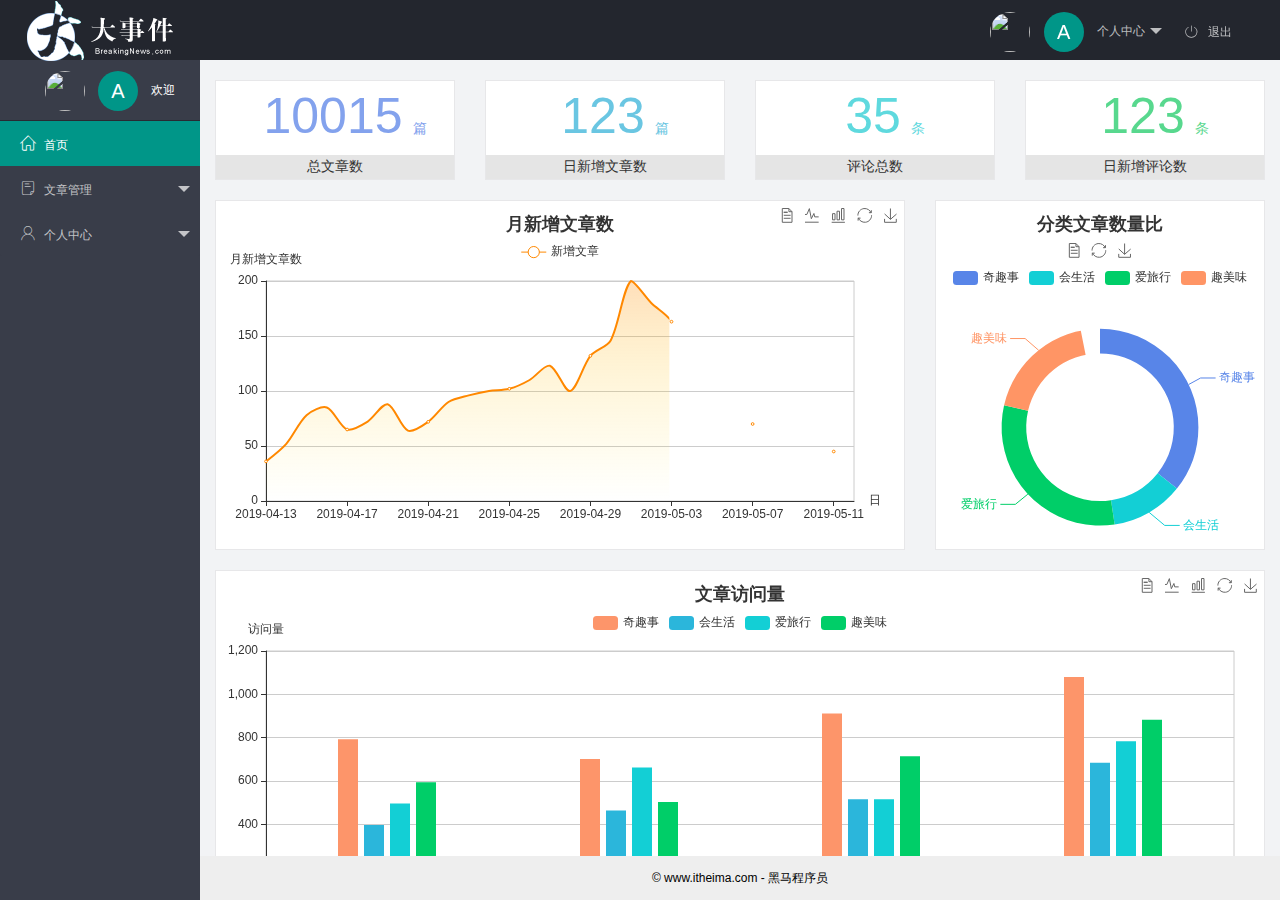
==== commit a1d98ae6: "user功能完成" ====
--- a/index.html
+++ b/index.html
@@ -5,7 +5,9 @@
     <meta charset="utf-8">
     <meta name="viewport" content="width=device-width, initial-scale=1, maximum-scale=1">
     <title>后台主页</title>
+    <!-- 导入layui.css样式表 -->
     <link rel="stylesheet" href="./assets/lib/layui/css/layui.css">
+    <!-- 导入自己的样式表 -->
     <link rel="stylesheet" href="./assets/css/index.css">
     <link rel="stylesheet" href="./assets/fonts/iconfont.css">
 </head>
@@ -26,9 +28,9 @@
                         个人中心
                     </a>
                     <dl class="layui-nav-child">
-                        <dd><a href="">基本资料</a></dd>
-                        <dd><a href="">更换头像</a></dd>
-                        <dd><a href="">重置密码</a></dd>
+                        <dd><a href="/user/user_info.html" target="fm">基本资料</a></dd>
+                        <dd><a href="/user/user_avatar.html" target="fm">更换头像</a></dd>
+                        <dd><a href="/user/user_pwd.html" target="fm">重置密码</a></dd>
                     </dl>
                 </li>
                 <li class="layui-nav-item"><a href="javascript:;" class="iconfont icon-tuichu" id="btnOut">
@@ -53,8 +55,10 @@
                         <a class="" href="javascript:;">
                             <span class="iconfont icon-16"></span>文章管理</a>
                         <dl class="layui-nav-child">
-                            <dd> <a href="javascript:;"><i class="layui-icon layui-icon-app"></i>文章类别</a></dd>
-                            <dd> <a href="javascript:;"><i class="layui-icon layui-icon-app"></i>文章列表</a></dd>
+                            <dd> <a href="/article/art_cate.html" target="fm"><i
+                                        class="layui-icon layui-icon-app"></i>文章类别</a></dd>
+                            <dd> <a href="/article/art_list.html" target="fm"><i
+                                        class="layui-icon layui-icon-app"></i>文章列表</a></dd>
                             <dd> <a href="javascript:;"><i class="layui-icon layui-icon-app"></i>发布文章</a></dd>
                         </dl>
                     </li>
